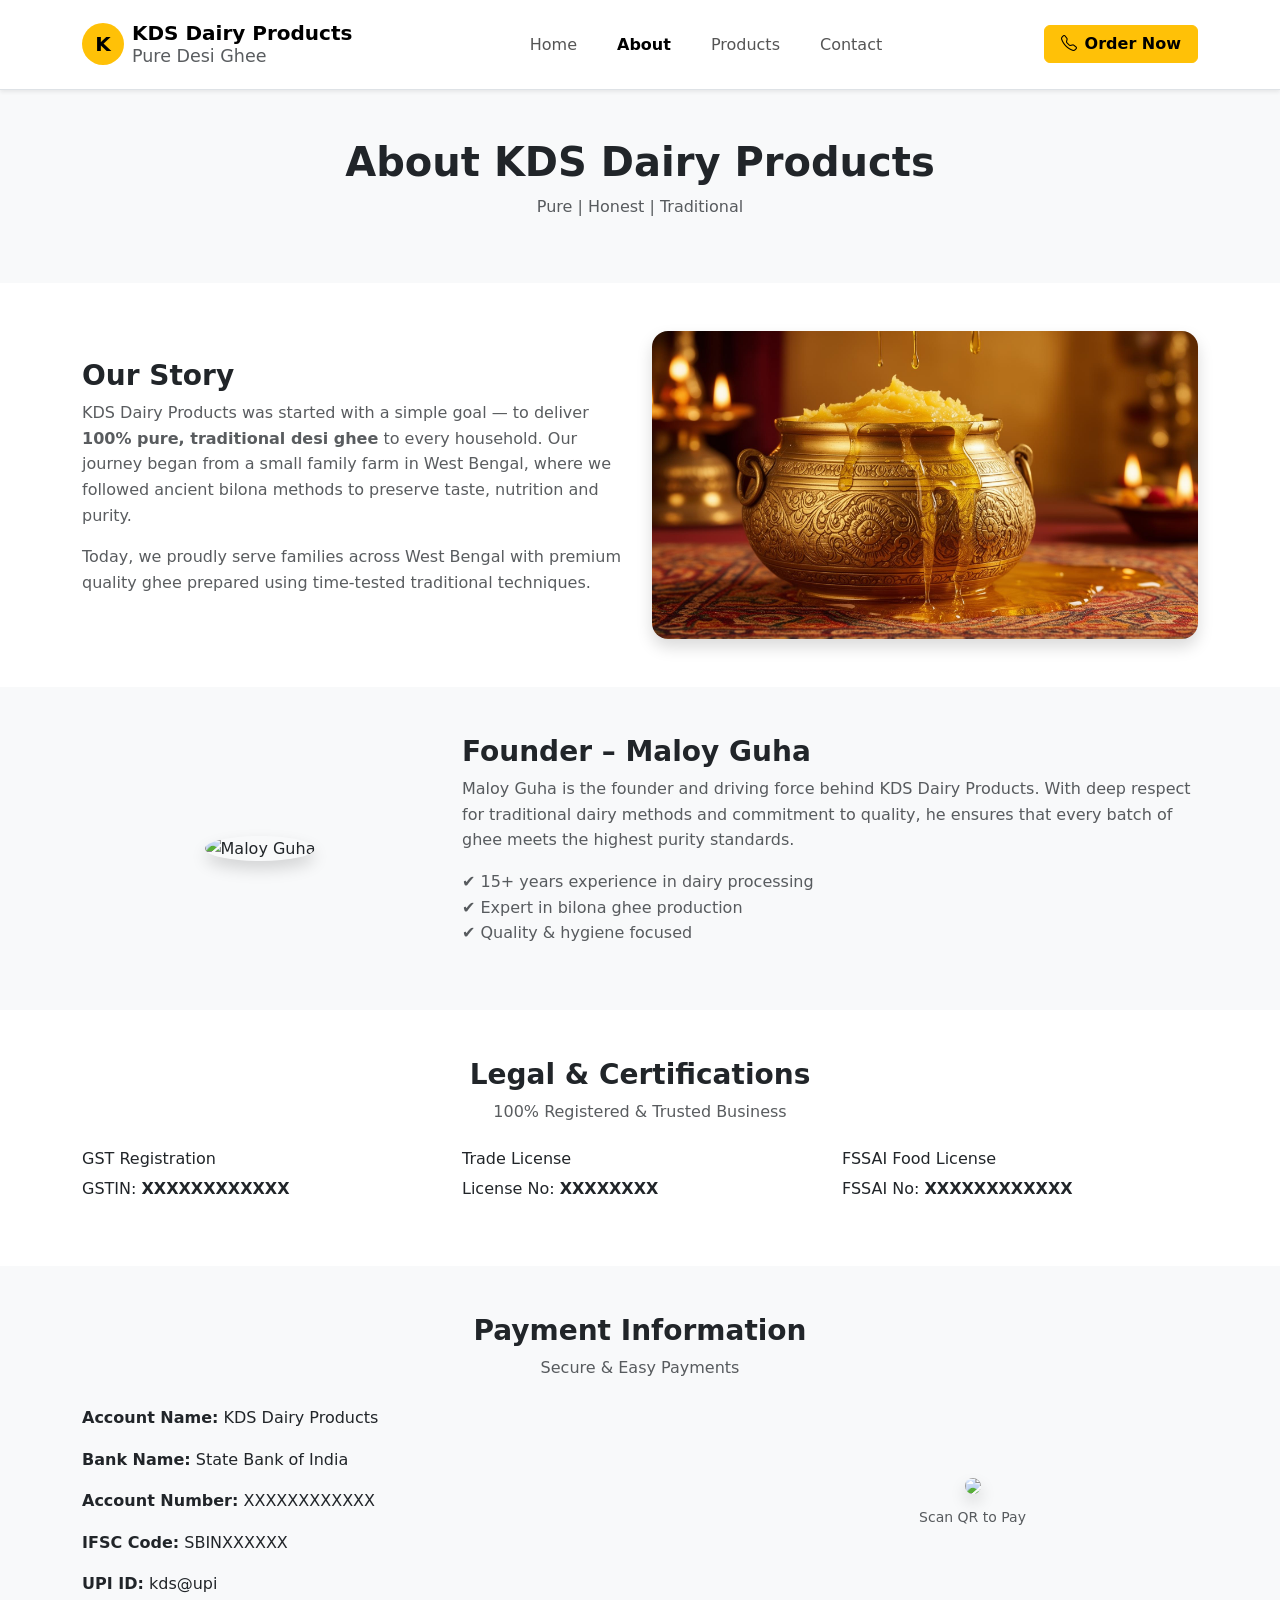
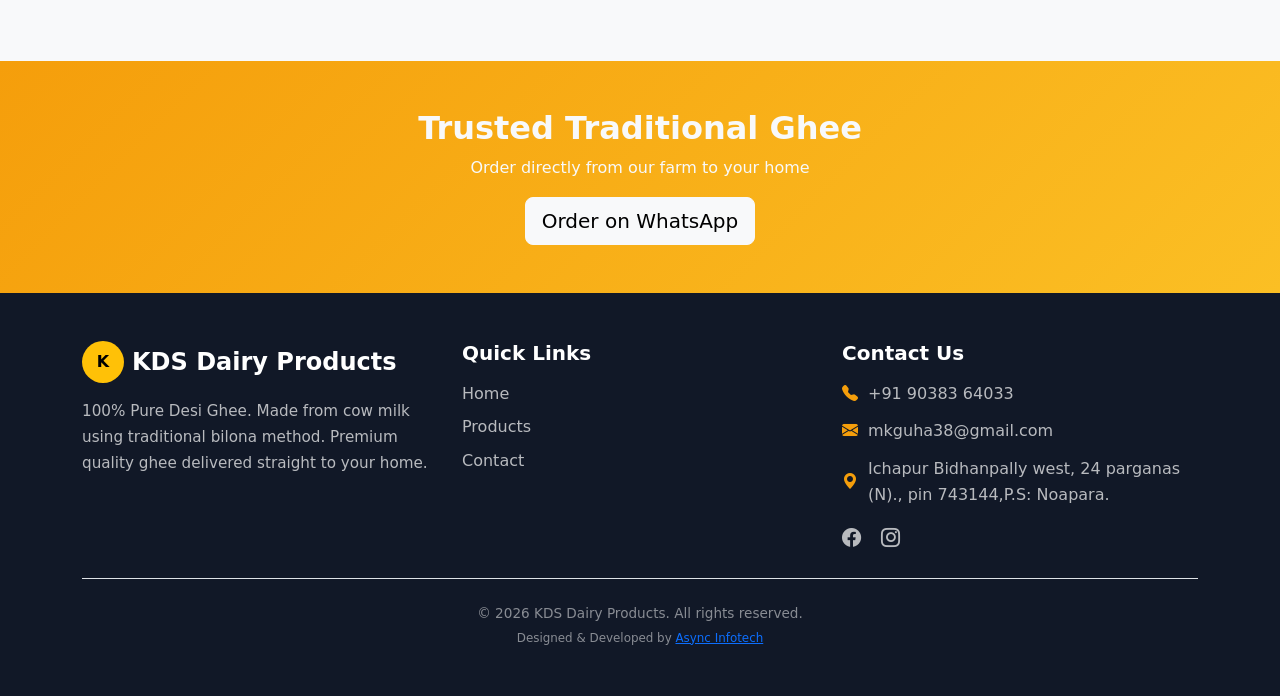
==== about.html @ 8e702fde "about page" ====
<!DOCTYPE html>
<html lang="en">
<head>
  <meta charset="UTF-8">
  <title>About Us – KDS Dairy Products</title>
  <meta name="viewport" content="width=device-width, initial-scale=1">

  <link href="https://cdn.jsdelivr.net/npm/bootstrap@5.3.3/dist/css/bootstrap.min.css" rel="stylesheet">
  <link href="https://cdn.jsdelivr.net/npm/bootstrap-icons/font/bootstrap-icons.css" rel="stylesheet">
  <link href="assets/css/style.css" rel="stylesheet">
</head>

<body>

<!-- ================= HEADER ================= -->
<header class="sticky-top bg-white border-bottom shadow-sm">
  <div class="container">
    <nav class="navbar navbar-expand-md py-2 py-md-3">

      <!-- Logo -->
      <a href="index.html" class="navbar-brand d-flex align-items-center gap-2">
        <div class="logo-circle d-flex align-items-center justify-content-center">
          <span class="logo-text">K</span>
        </div>
        <div class="d-flex flex-column lh-sm">
          <span class="fw-bold fs-5">KDS Dairy Products</span>
          <small class="text-muted">Pure Desi Ghee</small>
        </div>
      </a>

      <!-- Mobile Toggle -->
      <button class="navbar-toggler" type="button" data-bs-toggle="collapse" data-bs-target="#mainNavbar">
        <span class="navbar-toggler-icon"></span>
      </button>

      <!-- Navigation -->
      <div class="collapse navbar-collapse" id="mainNavbar">
        <ul class="navbar-nav mx-auto mb-2 mb-md-0 gap-md-4">
          <li class="nav-item">
            <a class="nav-link " href="index.html">Home</a>
          </li>
           <li class="nav-item"><a class="nav-link active" href="about.html">About</a></li>
          <li class="nav-item">
            <a class="nav-link" href="products.html">Products</a>
          </li>
          <li class="nav-item">
            <a class="nav-link" href="contact.html">Contact</a>
          </li>
        </ul>

        <!-- CTA -->
        <div class="d-md-flex">
          <a
            href="https://wa.me/919038364033?text=Hello%2C%20I%20want%20to%20know%20about%20your%20ghee%20products."
            target="_blank"
            class="btn btn-warning d-flex align-items-center gap-2 px-3"
          >
            <i class="bi bi-telephone"></i>
            Order Now
          </a>
        </div>
      </div>
    </nav>
  </div>
</header>


<!-- ================= HERO ================= -->
<section class="py-5 bg-light text-center">
  <div class="container">
    <h1 class="fw-bold">About KDS Dairy Products</h1>
    <p class="text-muted">Pure | Honest | Traditional</p>
  </div>
</section>

<!-- ================= STORY ================= -->
<section class="py-5">
  <div class="container">
    <div class="row align-items-center g-4 about-story-box fade-up">
      <div class="col-md-6">
        <h3 class="fw-bold">Our Story</h3>
        <p class="text-muted">
          KDS Dairy Products was started with a simple goal — to deliver
          <strong>100% pure, traditional desi ghee</strong> to every household.
          Our journey began from a small family farm in West Bengal, where we
          followed ancient bilona methods to preserve taste, nutrition and purity.
        </p>
        <p class="text-muted">
          Today, we proudly serve families across West Bengal with premium quality ghee
          prepared using time-tested traditional techniques.
        </p>
      </div>
      <div class="col-md-6">
        <img src="images/hero-ghee.jpg" class="img-fluid rounded-4 shadow" alt="Our Story">
      </div>
    </div>
  </div>
</section>

<!-- ================= OWNER ================= -->
<section class="py-5 bg-light">
  <div class="container">
    <div class="row align-items-center g-4  founder-card fade-up">
      <div class="col-md-4 text-center">
        <img src="images/img_man.png" class="img-fluid rounded-circle shadow" style="max-width:220px;" alt="Maloy Guha">
      </div>
      <div class="col-md-8">
        <h3 class="fw-bold">Founder – Maloy Guha</h3>
        <p class="text-muted">
          Maloy Guha is the founder and driving force behind KDS Dairy Products.
          With deep respect for traditional dairy methods and commitment to quality,
          he ensures that every batch of ghee meets the highest purity standards.
        </p>
        <ul class="list-unstyled text-muted">
          <li>✔ 15+ years experience in dairy processing</li>
          <li>✔ Expert in bilona ghee production</li>
          <li>✔ Quality & hygiene focused</li>
        </ul>
      </div>
    </div>
  </div>
</section>

<!-- ================= LEGAL ================= -->
<section class="py-5">
  <div class="container">
    <div class="text-center mb-4">
      <h3 class="fw-bold">Legal & Certifications</h3>
      <p class="text-muted">100% Registered & Trusted Business</p>
    </div>

    <div class="row g-4">
      <div class="col-md-4">
        <div class="legal-card fade-up">
          <h6>GST Registration</h6>
          <p>GSTIN: <strong>XXXXXXXXXXXX</strong></p>
        </div>
      </div>
      <div class="col-md-4">
        <div class="legal-card fade-up">
          <h6>Trade License</h6>
          <p>License No: <strong>XXXXXXXX</strong></p>
        </div>
      </div>
      <div class="col-md-4">
        <div class="legal-card fade-up">
          <h6>FSSAI Food License</h6>
          <p>FSSAI No: <strong>XXXXXXXXXXXX</strong></p>
        </div>
      </div>
    </div>
  </div>
</section>

<!-- ================= PAYMENT ================= -->
<section class="py-5 bg-light">
  <div class="container">
    <div class="text-center mb-4">
      <h3 class="fw-bold">Payment Information</h3>
      <p class="text-muted">Secure & Easy Payments</p>
    </div>

    <div class="row g-4 align-items-center">
      <div class="col-md-7">
        <div class="payment-card fade-up">
          <p><strong>Account Name:</strong> KDS Dairy Products</p>
          <p><strong>Bank Name:</strong> State Bank of India</p>
          <p><strong>Account Number:</strong> XXXXXXXXXXXX</p>
          <p><strong>IFSC Code:</strong> SBINXXXXXX</p>
          <p><strong>UPI ID:</strong> kds@upi</p>
        </div>
      </div>

      <div class="col-md-5 text-center">
        <img src="images/qr.png" class="img-fluid shadow rounded-4" style="max-width:260px;">
        <p class="small text-muted mt-2">Scan QR to Pay</p>
      </div>
    </div>
  </div>
</section>

<!-- ================= CTA ================= -->
<section class="py-5 text-center text-light" style="background:linear-gradient(135deg,#f59e0b,#fbbf24)">
  <div class="container">
    <h2 class="fw-bold">Trusted Traditional Ghee</h2>
    <p>Order directly from our farm to your home</p>
    <a href="https://wa.me/919038364033" class="btn btn-light btn-lg">Order on WhatsApp</a>
  </div>
</section>

<!-- ================= FOOTER ================= -->
<footer class="footer-section">
  <div class="container py-5">
    <div class="row g-4">

      <!-- Brand -->
      <div class="col-md-4">
        <div class="d-flex align-items-center gap-2 mb-3">
          <div class="logo-circle">
            <span class="logo-text">K</span>
          </div>
          <span class="fw-bold fs-4 text-white">KDS Dairy Products</span>
        </div>
        <p class="footer-text">
          100% Pure Desi Ghee. Made from cow milk using traditional bilona method.
          Premium quality ghee delivered straight to your home.
        </p>
      </div>

      <!-- Quick Links -->
      <div class="col-md-4">
        <h5 class="footer-title">Quick Links</h5>
        <ul class="list-unstyled footer-links">
          <li><a href="index.html">Home</a></li>
          <li><a href="products.html">Products</a></li>
          <li><a href="contact.html">Contact</a></li>
        </ul>
      </div>

      <!-- Contact Info -->
      <div class="col-md-4">
        <h5 class="footer-title">Contact Us</h5>
        <ul class="list-unstyled footer-contact">
          <li>
            <i class="bi bi-telephone-fill"></i>
            <a href="tel:+919038364033">+91 90383 64033</a>
          </li>
          <li>
            <i class="bi bi-envelope-fill"></i>
            <a href="mailto:mkguha38@gmail.com">mkguha38@gmail.com</a>
          </li>
          <li>
            <i class="bi bi-geo-alt-fill"></i>
            <span>Ichapur Bidhanpally west, 24 parganas (N)., pin 743144,P.S: Noapara.</span>
          </li>
        </ul>

        <!-- Social -->
        <div class="footer-social mt-3">
          <a href="#"><i class="bi bi-facebook"></i></a>
          <a href="#"><i class="bi bi-instagram"></i></a>
        </div>
      </div>
    </div>

    <!-- Copyright -->
    <div class="footer-bottom text-center mt-4 pt-4 border-top">
  <p class="mb-1">
    © <span id="year"></span> KDS Dairy Products. All rights reserved.
  </p>
  <p class="mb-0 small">
    Designed & Developed by 
    <a href="https://asyncinfotech.com/" target="_blank" class="footer-credit">
      Async Infotech
    </a>
  </p>
</div>
  </div>
</footer>

<script>
  document.getElementById("year").textContent = new Date().getFullYear();
</script>

<script src="https://cdn.jsdelivr.net/npm/bootstrap@5.3.3/dist/js/bootstrap.bundle.min.js"></script>
</body>
</html>
---- assets/css/style.css ----
/* ===============================
   GLOBAL
================================ */
body {
  font-family: system-ui, -apple-system, BlinkMacSystemFont, "Segoe UI", sans-serif;
  line-height: 1.6;
}

/* ===============================
   HERO SECTION
================================ */


.hero::before {
  content: "";
  position: absolute;
  inset: 0;
  background: linear-gradient(to right, rgb(0 0 0 / 45%), rgb(0 0 0 / 35%), rgba(0, 0, 0, 0.15))
}

.hero-content {
  position: relative;
  z-index: 1;
}

/* ===============================
   ANIMATIONS
================================ */
.fade-in {
  animation: fadeInUp 0.8s ease forwards;
}

@keyframes fadeInUp {
  from {
    opacity: 0;
    transform: translateY(20px);
  }
  to {
    opacity: 1;
    transform: translateY(0);
  }
}

/* ===============================
   FEATURE CARDS
================================ */
.card {
  transition: transform 0.3s ease, box-shadow 0.3s ease;
}

.card:hover {
  transform: translateY(-6px);
  box-shadow: 0 12px 30px rgba(0, 0, 0, 0.12);
}

/* ===============================
   PRODUCT CARDS
================================ */
.card img {
  object-fit: cover;
}

/* ===============================
   TESTIMONIALS
================================ */
.bg-light .card {
  background-color: #ffffff;
}

/* ===============================
   CTA SECTION
================================ */
.cta-section {
  background: linear-gradient(135deg, #f59e0b, #fbbf24);
  color: #ffffff;
}

/* ===============================
   BUTTON TWEAKS
================================ */
.btn-warning {
  font-weight: 600;
}

.btn-outline-light:hover {
  color: #000;
  background-color: #ffffff;
}

/* ================= HEADER ================= */

.logo-circle{
  width:42px;
  height:42px;
  border-radius:50%;
  background:#ffc107;
  display:flex;
  align-items:center;
  justify-content:center;
  flex-shrink:0;
}

.logo-text{
  font-weight:700;
  color:#000;
}

.nav-link {
  font-weight: 500;
  color: #555;
}

.nav-link:hover {
  color: #f59e0b;
}

.nav-link.active {
  color: #f59e0b;
  font-weight: 600;
}

/* Mobile CTA spacing */
@media (max-width: 767px) {
  .navbar-collapse .btn {
    width: 100%;
    margin-top: 12px;
  }
}

/* ================= FOOTER ================= */

.footer-section {
  background-color: #111827;
  color: #ffffff;
  overflow:hidden;
}

.footer-text {
  color: rgba(255, 255, 255, 0.7);
  font-size: 0.95rem;
  line-height: 1.7;
}

.footer-title {
  font-weight: 600;
  margin-bottom: 1rem;
}

.footer-links li {
  margin-bottom: 0.5rem;
}

.footer-links a {
  color: rgba(255, 255, 255, 0.7);
  text-decoration: none;
  transition: color 0.3s ease;
}

.footer-links a:hover {
  color: #f59e0b;
}

.footer-contact li {
  display: flex;
  align-items: center;
  gap: 10px;
  margin-bottom: 0.75rem;
  color: rgba(255, 255, 255, 0.7);
}

.footer-contact i {
  color: #f59e0b;
}

.footer-contact a {
  color: rgba(255, 255, 255, 0.7);
  text-decoration: none;
}

.footer-contact a:hover {
  color: #f59e0b;
}

.footer-social a {
  color: rgba(255, 255, 255, 0.7);
  font-size: 1.2rem;
  margin-right: 15px;
  transition: color 0.3s ease;
}

.footer-social a:hover {
  color: #f59e0b;
}

.footer-bottom {
  border-top: 1px solid rgba(255, 255, 255, 0.1);
  color: rgba(255, 255, 255, 0.5);
  font-size: 0.85rem;
}

.product-card {
  animation-delay: 0.2s;
}

.object-fit-cover {
  object-fit: cover;
}

.product-details{
  max-height:0;
  overflow:hidden;
  opacity:0;
  transition:max-height .45s ease,opacity .3s ease;
}
.product-details.show{
  max-height:300px;
  opacity:1;
}

.process-section {
  background: #fffaf3;
}

.process-card {
  position: relative;
  background: #ffffff;
  border-radius: 22px;
  padding: 40px 25px 30px;
  height: 100%;
  text-align: center;
  box-shadow: 0 15px 35px rgba(0,0,0,0.08);
  transition: all 0.4s ease;
}

.process-card:hover {
  transform: translateY(-10px);
  box-shadow: 0 25px 55px rgba(0,0,0,0.15);
}

.process-icon {
  width: 70px;
  height: 70px;
  margin: 0 auto 15px;
  background: #fff3cd;
  border-radius: 50%;
  font-size: 32px;
  display: flex;
  align-items: center;
  justify-content: center;
}

.process-card h5 {
  font-weight: 700;
  margin-bottom: 10px;
}

.process-card p {
  font-size: 14px;
  color: #666;
  line-height: 1.6;
}

.process-card .step {
  position: absolute;
  top: 15px;
  right: 18px;
  font-weight: 700;
  color: #ffc107;
  font-size: 14px;
}

.process-card.highlight {
  border: 2px solid #ffc107;
}

.health-section {
  background: linear-gradient(135deg, #fff7e6, #fff);
}

.health-card {
  background: #ffffff;
  border-radius: 20px;
  padding: 30px 22px;
  text-align: center;
  height: 100%;
  box-shadow: 0 12px 30px rgba(0,0,0,0.07);
  transition: all 0.4s ease;
}

.health-card:hover {
  transform: translateY(-8px);
  box-shadow: 0 22px 50px rgba(0,0,0,0.14);
}

.health-icon {
  font-size: 36px;
  margin-bottom: 12px;
}

.health-card h6 {
  font-weight: 700;
  margin-bottom: 8px;
}

.health-card p {
  font-size: 14px;
  color: #666;
  line-height: 1.6;
}

.testimonial-section {
  background: linear-gradient(135deg, #fff7e6, #ffffff);
}

.testimonial-card {
  background: #ffffff;
  border-radius: 24px;
  padding: 35px 28px;
  height: 100%;
  box-shadow: 0 18px 40px rgba(0,0,0,0.08);
  transition: all 0.4s ease;
  position: relative;
}

.testimonial-card::before {
  content: "❝";
  position: absolute;
  top: 18px;
  right: 25px;
  font-size: 60px;
  color: rgba(255,193,7,0.2);
  line-height: 1;
}

.testimonial-card:hover {
  transform: translateY(-10px);
  box-shadow: 0 30px 65px rgba(0,0,0,0.15);
}

.stars {
  color: #ffc107;
  font-size: 18px;
  margin-bottom: 15px;
}

.review-text {
  font-style: italic;
  color: #555;
  line-height: 1.7;
  margin-bottom: 25px;
  font-size: 15px;
}

.reviewer {
  display: flex;
  align-items: center;
  gap: 12px;
}

.avatar {
  width: 45px;
  height: 45px;
  border-radius: 50%;
  background: #ffc107;
  color: #000;
  font-weight: 700;
  display: flex;
  align-items: center;
  justify-content: center;
}

.reviewer h6 {
  margin-bottom: 2px;
  font-weight: 700;
}

.reviewer small {
  color: #777;
}


/* Flipkart Style Action Bar */
.product-action-bar{
  display:flex;
  align-items:center;
  gap:8px;
  background:#fff;
  border:1px solid #eee;
  border-radius:12px;
  padding:6px;
  box-shadow:0 4px 12px rgba(0,0,0,.06);
}

.qty-flipkart{
  display:flex;
  align-items:center;
  border:1px solid #ddd;
  border-radius:8px;
  overflow:hidden;
}

.qty-flipkart button{
  width:32px;
  height:34px;
  border:none;
  background:#f1f3f6;
  font-size:20px;
  font-weight:600;
  cursor:pointer;
}

.qty-flipkart input{
  width:44px;
  border:none;
  text-align:center;
  font-weight:600;
  outline:none;
}

.order-btn{
  flex:1;
  border-radius:8px;
  padding:6px 10px;
  font-size:14px;
}

.share-mini{
  display:flex;
  gap:6px;
}

.share-mini a{
  width:34px;
  height:34px;
  display:flex;
  align-items:center;
  justify-content:center;
  border-radius:50%;
  border:1px solid #ddd;
  color:#555;
  transition:.2s;
}

.share-mini .wa:hover{
  background:#25d366;
  color:#fff;
  border-color:#25d366;
}

.share-mini .fb:hover{
  background:#1877f2;
  color:#fff;
  border-color:#1877f2;
}

/* Mobile Perfect Fit */
@media(max-width:576px){
  .product-action-bar{
    padding:4px;
    gap:6px;
  }

  .order-btn{
    font-size:13px;
    padding:5px 8px;
  }
}


.product-img-box{
  background: linear-gradient(145deg,#f9fafb,#ffffff);
  border-radius:16px;
  padding:14px;
  box-shadow:0 6px 18px rgba(0,0,0,.08);
  position:relative;
  transition:.3s ease;
}

.product-img-box:hover{
  transform:translateY(-3px);
  box-shadow:0 12px 26px rgba(0,0,0,.12);
}

.product-img-box img{
  max-height:200px;
  object-fit:contain;
}

.product-img-2{
  width: 48%;
  height: 200px;
  object-fit: contain;
  background: #fff;
  border-radius: 8px;
  padding: 4px;
}

/* Mobile responsive */
@media (max-width: 576px){
  .product-img-2{
    height: 200px;
  }
}

.product-img-3{
  width: 48%;
  height: 230px;
  object-fit: contain;
  background: #fff;
  border-radius: 8px;
  padding: 4px;
}

/* Mobile responsive */
@media (max-width: 576px){
  .product-img-3{
    height: 230px;
  }
}

.best-badge{
  position:absolute;
  top:10px;
  left:10px;
  border-radius:8px;
  padding:5px 10px;
  font-size:12px;
}

/* ================= HOME PRODUCT CARD ================= */

.home-img-box{
  height:200px;
  background:linear-gradient(145deg,#fafafa,#ffffff);
  border-radius:18px;
  margin:14px;
  padding:12px;
  position:relative;
  display:flex;
  align-items:center;
  justify-content:center;
  box-shadow:0 6px 18px rgba(0,0,0,.08);
}

.home-product-img{
  max-height: 200px;
  object-fit:contain;
}

.home-badge{
  position:absolute;
  top:10px;
  left:10px;
  background:#ffc107;
  color:#000;
  padding:4px 10px;
  border-radius:10px;
  font-size:12px;
  font-weight:600;
  box-shadow:0 2px 6px rgba(0,0,0,.15);
}

.home-product-card{
  border-radius:20px;
  overflow:hidden;
  transition:.3s ease;
}

.home-product-card:hover{
  transform:translateY(-4px);
  box-shadow:0 14px 30px rgba(0,0,0,.12);
}

/* Mobile */
@media(max-width:576px){
  .home-img-box{
    height: 200px;
    margin:10px;
  }

  .home-product-img{
    max-height:200px;
  }
}

.home-img-box{
  position: relative;
}

.home-product-img-2{
  /* width: 50%; */
  height: 200px;
  object-fit: contain;
  background: #fff;
  border-radius: 10px;
}
@media (max-width:576px){
  .home-product-img-2{
    height: 200px;
  }
}

.home-product-img-3{
  /* width: 50%; */
  height: 210px;
  object-fit: contain;
  background: #fff;
  border-radius: 10px;
}
@media (max-width:576px){
  .home-product-img-3{
    height: 210px;
  }
}


.order-modal{
  border-radius:20px;
  overflow:hidden;
  box-shadow:0 25px 60px rgba(0,0,0,.25);
}

.order-modal .modal-header{
  background:linear-gradient(135deg,#f59e0b,#fbbf24);
  color:#000;
}

.order-modal .form-control,
.order-modal .form-select{
  border-radius:10px;
  padding:10px 14px;
}

.order-modal label{
  font-weight:600;
  font-size:14px;
}

.order-modal button{
  border-radius:12px;
  font-weight:600;
}


.shipping-banner{
  background: linear-gradient(135deg,#ecfeff,#fff7ed);
  border:1px dashed #f59e0b;
  border-radius:14px;
  padding:12px 16px;
  font-weight:600;
  color:#92400e;
  box-shadow:0 6px 16px rgba(0,0,0,.08);
}
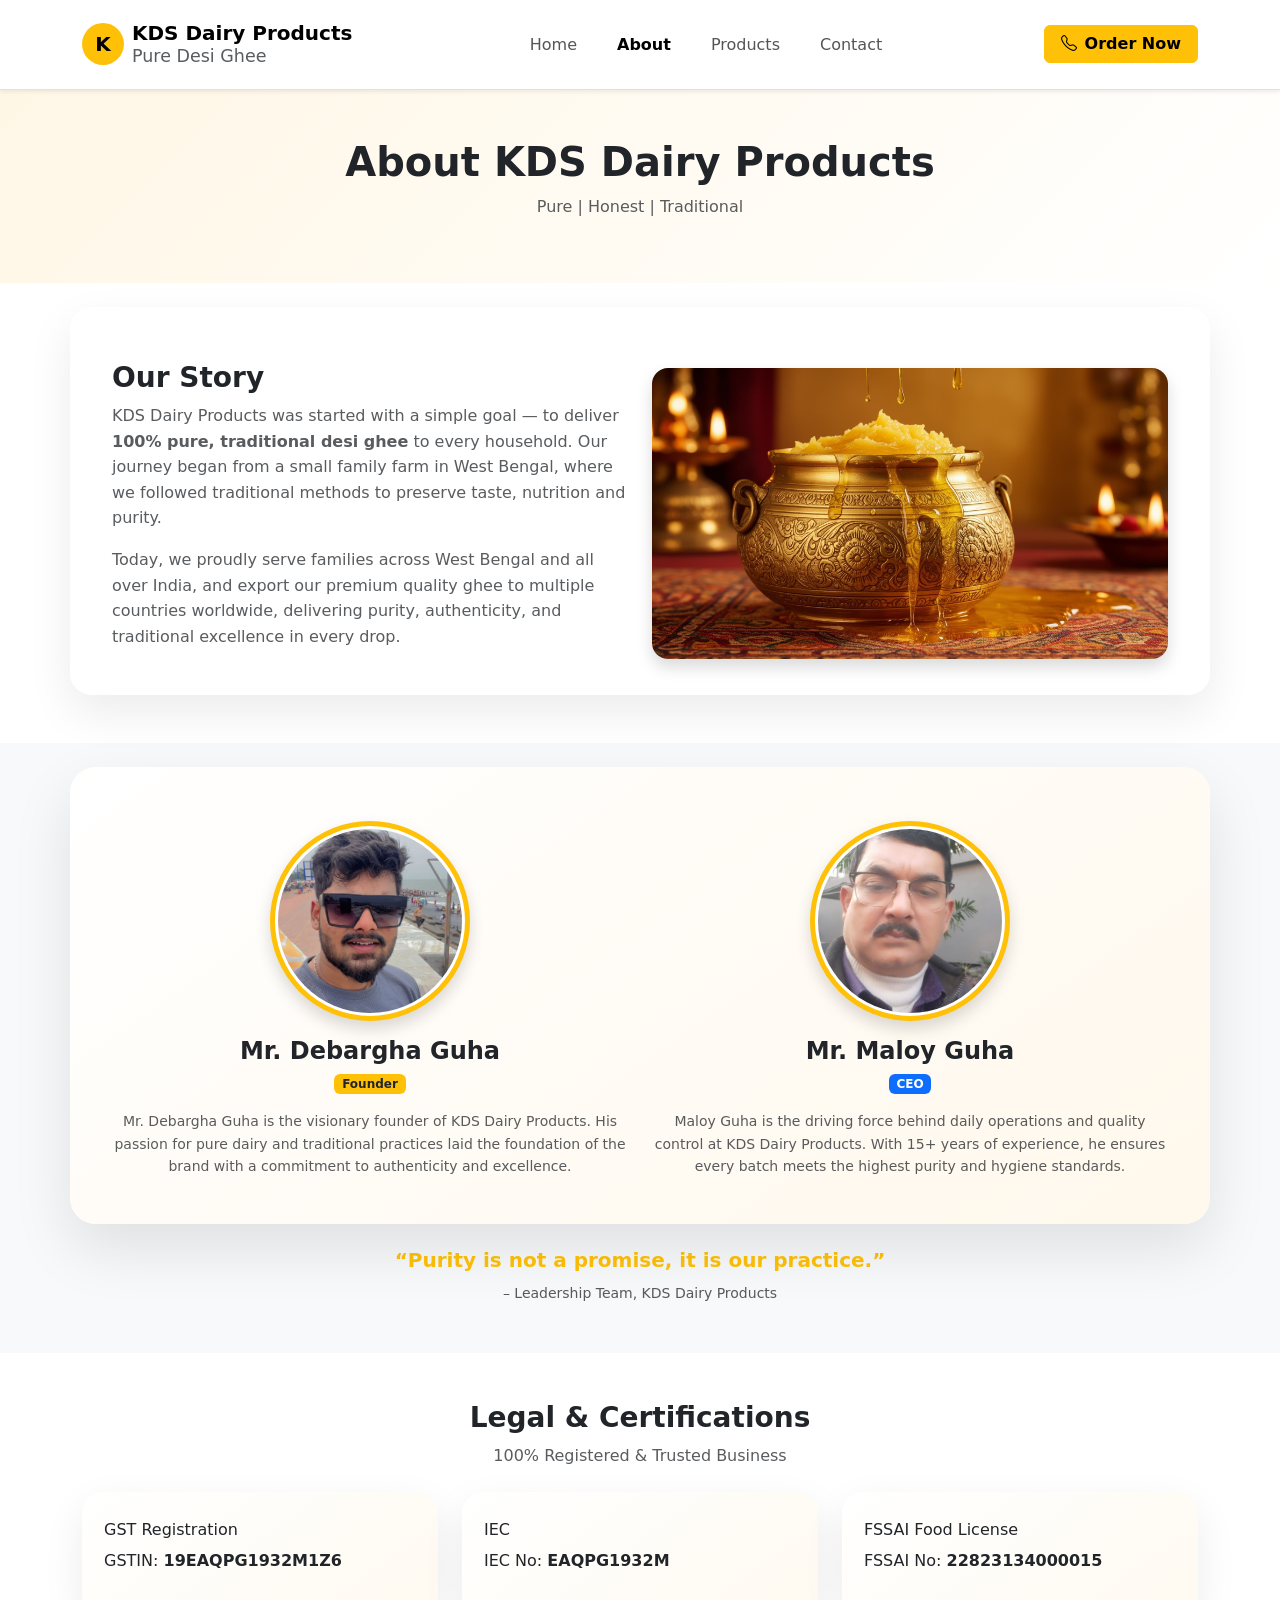
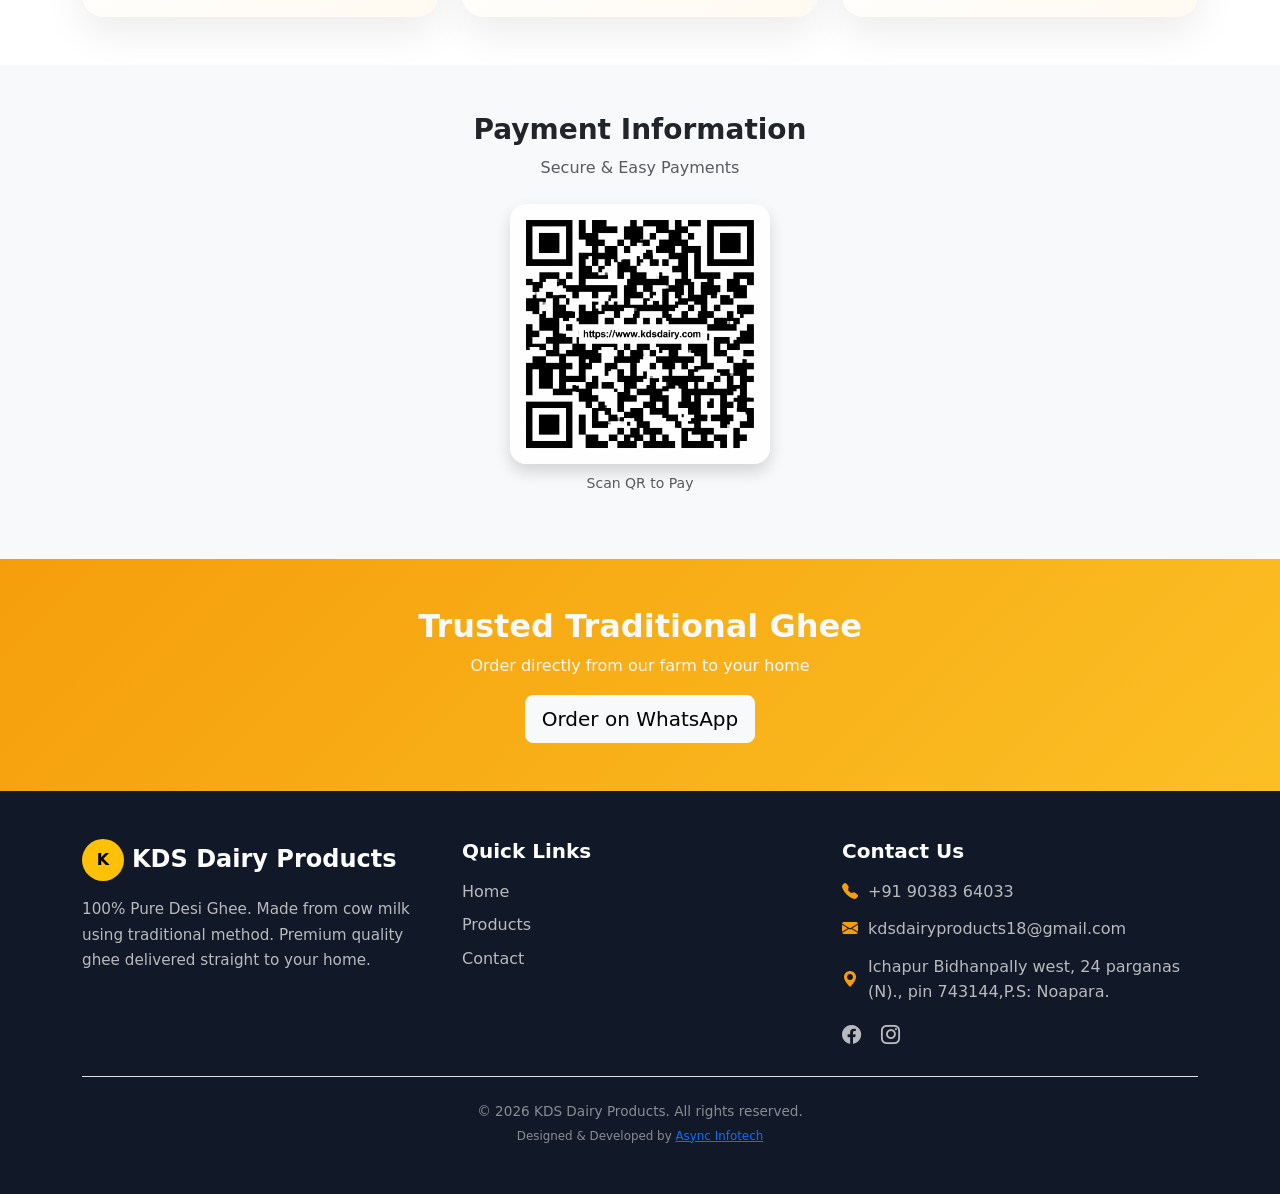
==== commit b1339d3d: "New files" ====
--- a/about.html
+++ b/about.html
@@ -51,7 +51,7 @@
         <!-- CTA -->
         <div class="d-md-flex">
           <a
-            href="https://wa.me/919038364033?text=Hello%2C%20I%20want%20to%20know%20about%20your%20ghee%20products."
+            href="https://wa.me/916291666891?text=Hello%2C%20I%20want%20to%20know%20about%20your%20ghee%20products."
             target="_blank"
             class="btn btn-warning d-flex align-items-center gap-2 px-3"
           >
@@ -83,11 +83,12 @@
           KDS Dairy Products was started with a simple goal — to deliver
           <strong>100% pure, traditional desi ghee</strong> to every household.
           Our journey began from a small family farm in West Bengal, where we
-          followed ancient bilona methods to preserve taste, nutrition and purity.
+          followed traditional methods to preserve taste, nutrition and purity.
         </p>
         <p class="text-muted">
-          Today, we proudly serve families across West Bengal with premium quality ghee
-          prepared using time-tested traditional techniques.
+          Today, we proudly serve families across West Bengal and all over India, and export 
+          our premium quality ghee to multiple countries worldwide, delivering purity, authenticity, and traditional excellence in every drop.
+
         </p>
       </div>
       <div class="col-md-6">
@@ -100,26 +101,40 @@
 <!-- ================= OWNER ================= -->
 <section class="py-5 bg-light">
   <div class="container">
-    <div class="row align-items-center g-4  founder-card fade-up">
-      <div class="col-md-4 text-center">
-        <img src="images/img_man.png" class="img-fluid rounded-circle shadow" style="max-width:220px;" alt="Maloy Guha">
-      </div>
-      <div class="col-md-8">
-        <h3 class="fw-bold">Founder – Maloy Guha</h3>
-        <p class="text-muted">
-          Maloy Guha is the founder and driving force behind KDS Dairy Products.
-          With deep respect for traditional dairy methods and commitment to quality,
-          he ensures that every batch of ghee meets the highest purity standards.
-        </p>
-        <ul class="list-unstyled text-muted">
-          <li>✔ 15+ years experience in dairy processing</li>
-          <li>✔ Expert in bilona ghee production</li>
-          <li>✔ Quality & hygiene focused</li>
-        </ul>
-      </div>
-    </div>
-  </div>
-</section>
+    <div class="row g-4 founder-card fade-up">
+
+      <!-- Founder -->
+      <div class="col-md-6 text-center">
+        <img src="images/Debargha_Guha.jpeg" class="img-fluid rounded-circle shadow founder-img mb-3" style="max-width:200px;" alt="Debargha Guha">
+        <h4 class="fw-bold mb-1">Mr. Debargha Guha</h4>
+        <span class="badge bg-warning text-dark mb-2">Founder</span>
+        <p class="text-muted small mt-2">
+          Mr. Debargha Guha is the visionary founder of KDS Dairy Products.
+          His passion for pure dairy and traditional practices laid the foundation
+          of the brand with a commitment to authenticity and excellence.
+        </p>
+      </div>
+
+      <!-- CEO -->
+      <div class="col-md-6 text-center">
+        <img src="images/Maloy_Guha.jpeg" class="img-fluid rounded-circle shadow founder-img mb-3" style="max-width:200px;" alt="Maloy Guha">
+        <h4 class="fw-bold mb-1">Mr. Maloy Guha</h4>
+        <span class="badge bg-primary mb-2">CEO</span>
+        <p class="text-muted small mt-2">
+          Maloy Guha is the driving force behind daily operations and quality control
+          at KDS Dairy Products. With 15+ years of experience, he ensures every batch
+          meets the highest purity and hygiene standards.
+        </p>
+      </div>
+
+    </div>
+  </div>
+  <div class="text-center mt-4">
+  <h5 class="fw-bold text-warning">“Purity is not a promise, it is our practice.”</h5>
+  <small class="text-muted">– Leadership Team, KDS Dairy Products</small>
+</div>
+</section>
+
 
 <!-- ================= LEGAL ================= -->
 <section class="py-5">
@@ -133,19 +148,19 @@
       <div class="col-md-4">
         <div class="legal-card fade-up">
           <h6>GST Registration</h6>
-          <p>GSTIN: <strong>XXXXXXXXXXXX</strong></p>
+          <p>GSTIN: <strong>19EAQPG1932M1Z6</strong></p>
         </div>
       </div>
       <div class="col-md-4">
         <div class="legal-card fade-up">
-          <h6>Trade License</h6>
-          <p>License No: <strong>XXXXXXXX</strong></p>
+          <h6>IEC</h6>
+          <p>IEC No: <strong>EAQPG1932M</strong></p>
         </div>
       </div>
       <div class="col-md-4">
         <div class="legal-card fade-up">
           <h6>FSSAI Food License</h6>
-          <p>FSSAI No: <strong>XXXXXXXXXXXX</strong></p>
+          <p>FSSAI No: <strong>22823134000015</strong></p>
         </div>
       </div>
     </div>
@@ -160,7 +175,7 @@
       <p class="text-muted">Secure & Easy Payments</p>
     </div>
 
-    <div class="row g-4 align-items-center">
+    <!-- <div class="row g-4 align-items-center">
       <div class="col-md-7">
         <div class="payment-card fade-up">
           <p><strong>Account Name:</strong> KDS Dairy Products</p>
@@ -169,9 +184,9 @@
           <p><strong>IFSC Code:</strong> SBINXXXXXX</p>
           <p><strong>UPI ID:</strong> kds@upi</p>
         </div>
-      </div>
-
-      <div class="col-md-5 text-center">
+      </div> -->
+
+      <div class="col-md-12 text-center">
         <img src="images/qr.png" class="img-fluid shadow rounded-4" style="max-width:260px;">
         <p class="small text-muted mt-2">Scan QR to Pay</p>
       </div>
@@ -184,7 +199,7 @@
   <div class="container">
     <h2 class="fw-bold">Trusted Traditional Ghee</h2>
     <p>Order directly from our farm to your home</p>
-    <a href="https://wa.me/919038364033" class="btn btn-light btn-lg">Order on WhatsApp</a>
+    <a href="https://wa.me/916291666891" class="btn btn-light btn-lg">Order on WhatsApp</a>
   </div>
 </section>
 
@@ -202,7 +217,7 @@
           <span class="fw-bold fs-4 text-white">KDS Dairy Products</span>
         </div>
         <p class="footer-text">
-          100% Pure Desi Ghee. Made from cow milk using traditional bilona method.
+          100% Pure Desi Ghee. Made from cow milk using traditional method.
           Premium quality ghee delivered straight to your home.
         </p>
       </div>
@@ -223,11 +238,11 @@
         <ul class="list-unstyled footer-contact">
           <li>
             <i class="bi bi-telephone-fill"></i>
-            <a href="tel:+919038364033">+91 90383 64033</a>
+            <a href="tel:+916291666891">+91 90383 64033</a>
           </li>
           <li>
             <i class="bi bi-envelope-fill"></i>
-            <a href="mailto:mkguha38@gmail.com">mkguha38@gmail.com</a>
+            <a href="mailto:kdsdairyproducts18@gmail.com">kdsdairyproducts18@gmail.com</a>
           </li>
           <li>
             <i class="bi bi-geo-alt-fill"></i>
--- a/assets/css/style.css
+++ b/assets/css/style.css
@@ -653,6 +653,136 @@
 }
 
 
-
-
-
+.about-hero{
+  background:linear-gradient(135deg,#fff7e6,#ffffff);
+}
+
+.about-owner img{
+  border:4px solid #ffc107;
+}
+
+/* ================= ABOUT PAGE PREMIUM UI ================= */
+
+/* Hero Section */
+.about-hero,
+.bg-light.text-center {
+  background: linear-gradient(135deg,#fff7e6,#ffffff);
+}
+
+/* Story Section Card Feel */
+.about-story-box{
+  background:rgba(255,255,255,0.9);
+  border-radius:22px;
+  padding:30px;
+  box-shadow:0 18px 45px rgba(0,0,0,.08);
+}
+
+/* Founder Section Premium */
+.founder-card{
+  background:linear-gradient(145deg,#ffffff,#fff8ec);
+  border-radius:26px;
+  padding:30px;
+  box-shadow:0 25px 60px rgba(0,0,0,.1);
+  transition:.4s ease;
+}
+
+.founder-card:hover{
+  transform:translateY(-6px);
+  box-shadow:0 35px 80px rgba(0,0,0,.18);
+}
+
+.founder-img{
+  border:5px solid #ffc107;
+  padding:4px;
+  background:#fff;
+}
+
+/* Legal Cards Premium */
+.legal-card{
+  background:linear-gradient(145deg,#ffffff,#fffaf1);
+  border-radius:22px;
+  padding:28px 22px;
+  box-shadow:0 15px 40px rgba(0,0,0,.08);
+  transition:.35s ease;
+  position:relative;
+  overflow:hidden;
+}
+
+.legal-card::before{
+  content:"";
+  position:absolute;
+  inset:0;
+  background:linear-gradient(120deg,transparent,rgba(255,193,7,.15),transparent);
+  opacity:0;
+  transition:.4s;
+}
+
+.legal-card:hover::before{
+  opacity:1;
+}
+
+.legal-card:hover{
+  transform:translateY(-6px);
+  box-shadow:0 28px 65px rgba(0,0,0,.15);
+}
+
+/* Payment Card Premium */
+.payment-card{
+  background:linear-gradient(145deg,#ffffff,#fff8ec);
+  border-radius:26px;
+  padding:30px;
+  box-shadow:0 22px 55px rgba(0,0,0,.1);
+}
+
+.payment-card p{
+  margin-bottom:8px;
+  font-weight:500;
+}
+
+/* QR Box */
+.qr-box{
+  background:#ffffff;
+  border-radius:24px;
+  padding:20px;
+  box-shadow:0 20px 50px rgba(0,0,0,.12);
+  transition:.35s;
+}
+
+.qr-box:hover{
+  transform:scale(1.05);
+}
+
+/* CTA Premium Glow */
+.cta-premium{
+  background:linear-gradient(135deg,#f59e0b,#fbbf24);
+  box-shadow:0 18px 50px rgba(245,158,11,.55);
+}
+
+/* Smooth Animation */
+.fade-up{
+  animation:fadeUp .9s ease both;
+}
+
+@keyframes fadeUp{
+  from{
+    opacity:0;
+    transform:translateY(25px);
+  }
+  to{
+    opacity:1;
+    transform:translateY(0);
+  }
+}
+
+/* Founder & CEO Image Perfect Circle */
+.founder-img{
+  width:200px;
+  height:200px;
+  object-fit:cover;
+  border-radius:50%;
+  border:5px solid #ffc107;
+  padding:3px;
+  background:#fff;
+}
+
+
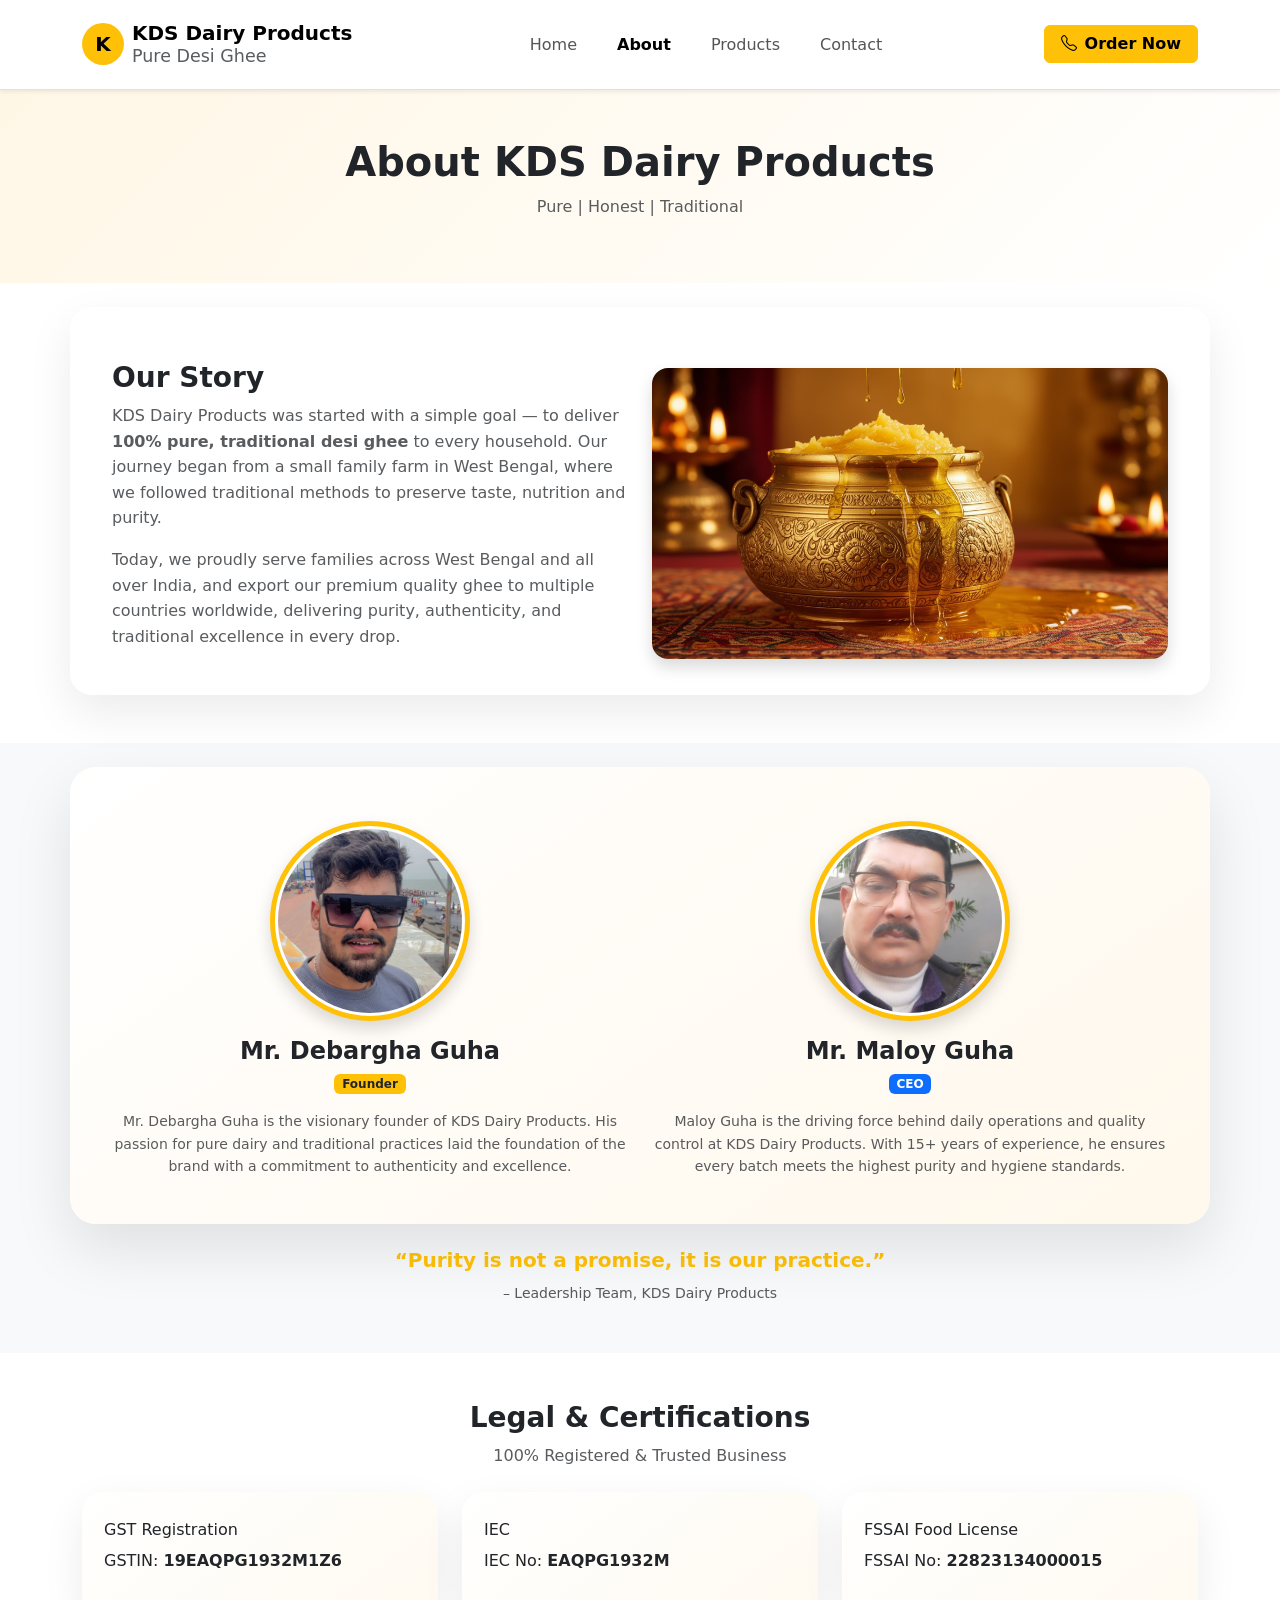
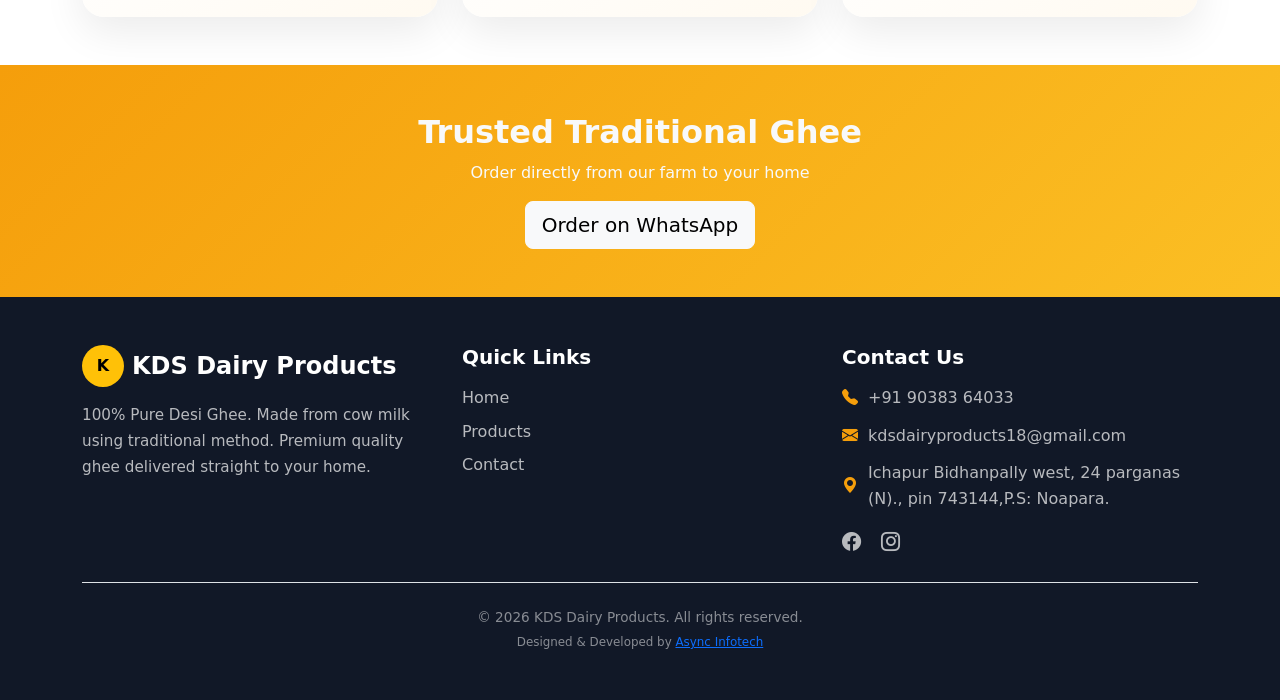
==== commit ccc44359: "without QR page" ====
--- a/about.html
+++ b/about.html
@@ -168,12 +168,12 @@
 </section>
 
 <!-- ================= PAYMENT ================= -->
-<section class="py-5 bg-light">
+<!-- <section class="py-5 bg-light">
   <div class="container">
     <div class="text-center mb-4">
       <h3 class="fw-bold">Payment Information</h3>
       <p class="text-muted">Secure & Easy Payments</p>
-    </div>
+    </div> -->
 
     <!-- <div class="row g-4 align-items-center">
       <div class="col-md-7">
@@ -186,13 +186,13 @@
         </div>
       </div> -->
 
-      <div class="col-md-12 text-center">
+      <!-- <div class="col-md-12 text-center">
         <img src="images/qr.png" class="img-fluid shadow rounded-4" style="max-width:260px;">
         <p class="small text-muted mt-2">Scan QR to Pay</p>
       </div>
     </div>
   </div>
-</section>
+</section> -->
 
 <!-- ================= CTA ================= -->
 <section class="py-5 text-center text-light" style="background:linear-gradient(135deg,#f59e0b,#fbbf24)">
@@ -220,6 +220,7 @@
           100% Pure Desi Ghee. Made from cow milk using traditional method.
           Premium quality ghee delivered straight to your home.
         </p>
+ 
       </div>
 
       <!-- Quick Links -->
--- a/assets/css/style.css
+++ b/assets/css/style.css
@@ -786,3 +786,124 @@
 }
 
 
+
+
+.product-carousel{
+  background:#fff;
+  border-radius:10px;
+  padding:10px;
+}
+
+.product-img-slider{
+  height:220px;
+  object-fit:contain;
+}
+
+.product-carousel .carousel-control-prev-icon,
+.product-carousel .carousel-control-next-icon{
+  background-color:rgba(0,0,0,0.4);
+  border-radius:50%;
+  padding:10px;
+}
+
+.product-carousel{
+  height:250px;
+}
+
+
+/* HERO SLIDER */
+/* HERO SLIDER */
+.hero-slider,
+#heroCarousel,
+.carousel-inner,
+.carousel-item {
+  height: 85vh;
+}
+
+/* Each slide */
+.hero-slide {
+  height: 85vh;
+  position: relative;
+}
+
+/* Overlay for better visibility */
+.hero-slide::before {
+  content: "";
+  position: absolute;
+  inset: 0;
+  /* background: rgba(0,0,0,0.45); */
+}
+
+/* Content above overlay */
+.hero-slide .container {
+  position: relative;
+  z-index: 2;
+}
+
+/* Mobile fix */
+@media (max-width: 992px) {
+  .hero-slider,
+  #heroCarousel,
+  .carousel-inner,
+  .carousel-item,
+  .hero-slide {
+    height: 60vh;
+  }
+}
+
+@media (max-width: 576px) {
+  .hero-slider,
+  #heroCarousel,
+  .carousel-inner,
+  .carousel-item,
+  .hero-slide {
+    height: 50vh;
+  }
+
+  .hero-slide h1 {
+    font-size: 24px;
+  }
+
+  .hero-slide p {
+    font-size: 14px;
+  }
+
+  .hero-slide .btn {
+    font-size: 14px;
+    padding: 8px 16px;
+  }
+}
+
+/*-------Hero Text------*/
+.text-overlay{
+  display:inline;
+  padding:4px 8px;
+  background:rgba(0,0,0,0.45);
+  border-radius:4px;
+}
+
+.price-box{
+  display:flex;
+  justify-content:center;
+  align-items:center;
+  gap:10px;
+}
+
+.new-price{
+  font-size:24px;
+  font-weight:700;
+  color:#f4b400;
+}
+
+.old-price{
+  font-size:16px;
+  color:#888;
+  text-decoration:line-through;
+}
+
+.kds-red{
+  color:#ff3b3b; /* brighter red */
+  font-weight:700;
+  text-shadow: 0 0 6px rgba(255,255,255,0.9),
+               0 0 10px rgba(255,255,255,0.7);
+}
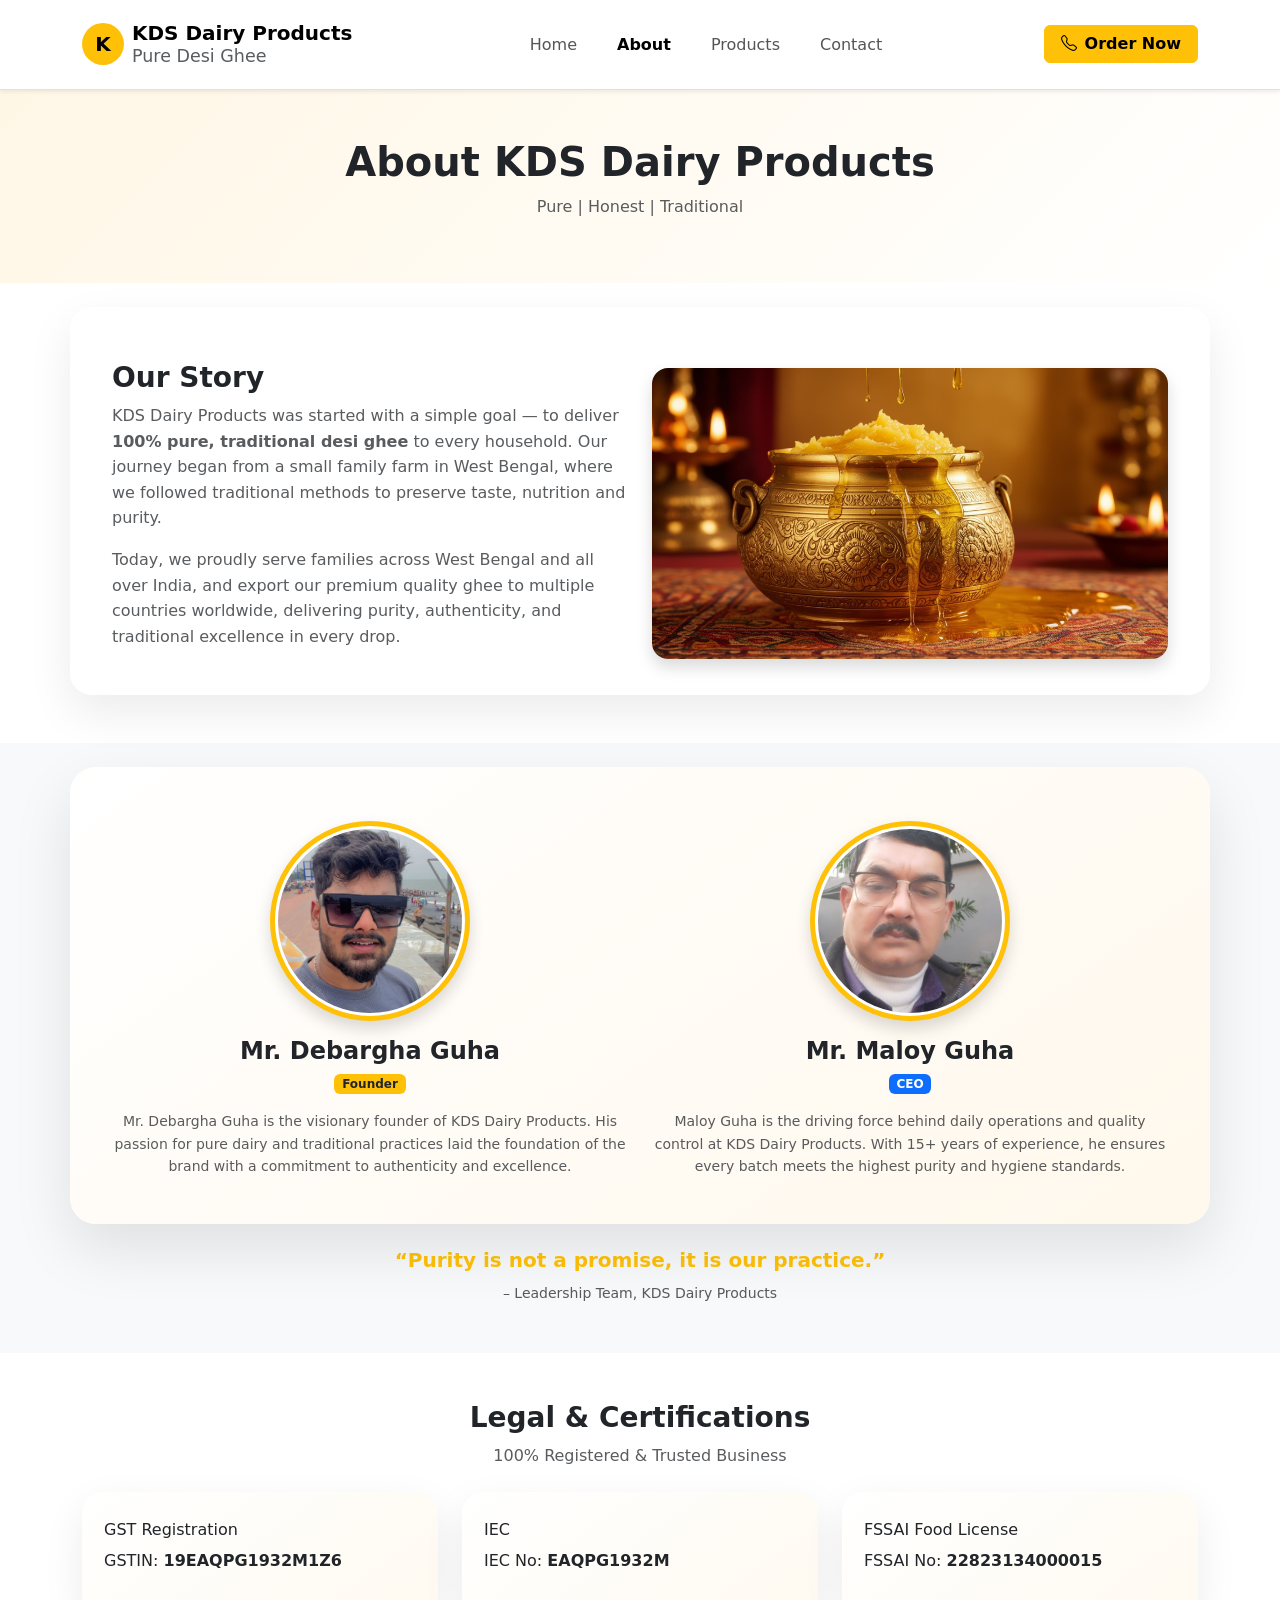
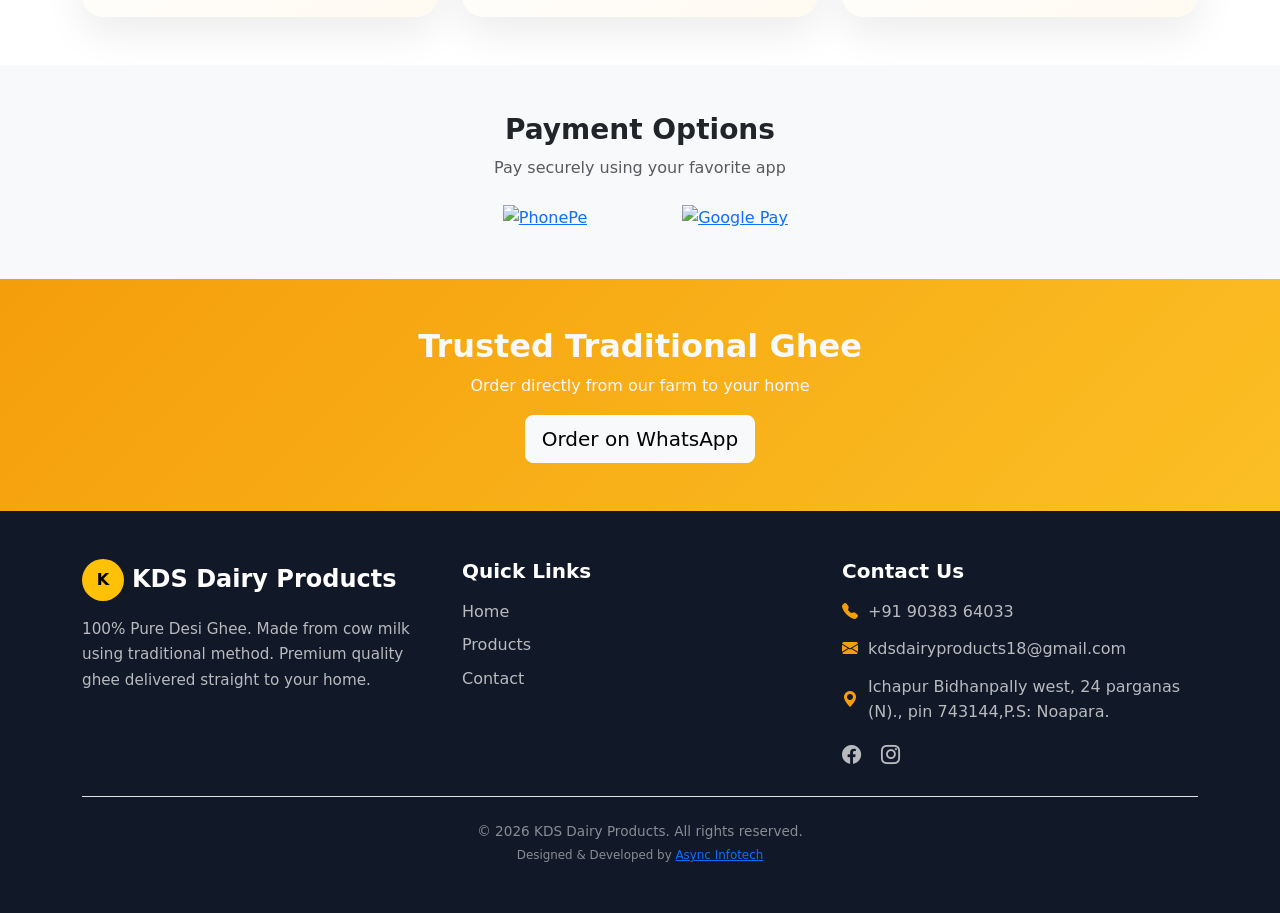
==== commit b0f5d5d1: "upload files" ====
--- a/about.html
+++ b/about.html
@@ -168,31 +168,40 @@
 </section>
 
 <!-- ================= PAYMENT ================= -->
-<!-- <section class="py-5 bg-light">
-  <div class="container">
+<section class="py-5 bg-light payment-section">
+  <div class="container">
+
+    <!-- Heading -->
     <div class="text-center mb-4">
-      <h3 class="fw-bold">Payment Information</h3>
-      <p class="text-muted">Secure & Easy Payments</p>
-    </div> -->
-
-    <!-- <div class="row g-4 align-items-center">
-      <div class="col-md-7">
-        <div class="payment-card fade-up">
-          <p><strong>Account Name:</strong> KDS Dairy Products</p>
-          <p><strong>Bank Name:</strong> State Bank of India</p>
-          <p><strong>Account Number:</strong> XXXXXXXXXXXX</p>
-          <p><strong>IFSC Code:</strong> SBINXXXXXX</p>
-          <p><strong>UPI ID:</strong> kds@upi</p>
-        </div>
-      </div> -->
-
-      <!-- <div class="col-md-12 text-center">
-        <img src="images/qr.png" class="img-fluid shadow rounded-4" style="max-width:260px;">
-        <p class="small text-muted mt-2">Scan QR to Pay</p>
-      </div>
-    </div>
-  </div>
-</section> -->
+      <h3 class="fw-bold">Payment Options</h3>
+      <p class="text-muted">Pay securely using your favorite app</p>
+    </div>
+
+    <!-- Tiles -->
+    <div class="row justify-content-center g-4">
+
+      <!-- PhonePe -->
+      <div class="col-4 col-md-2 text-center">
+        <a href="upi://pay?pa=Q119343140@ybl&pn=KDS Dairy&cu=INR"
+           class="payment-tile-glass"
+           title="Pay with PhonePe">
+          <img src="images/PhonePelogo.png" alt="PhonePe">
+        </a>
+      </div>
+
+      <!-- Google Pay -->
+      <div class="col-4 col-md-2 text-center">
+        <a href="upi://pay?pa=7439966891@okbizaxis&pn=KDS Dairy&cu=INR"
+           class="payment-tile-glass"
+           title="Pay with Google Pay">
+          <img src="images/GPaylogo.png" alt="Google Pay">
+        </a>
+      </div>
+
+    </div>
+
+  </div>
+</section>
 
 <!-- ================= CTA ================= -->
 <section class="py-5 text-center text-light" style="background:linear-gradient(135deg,#f59e0b,#fbbf24)">
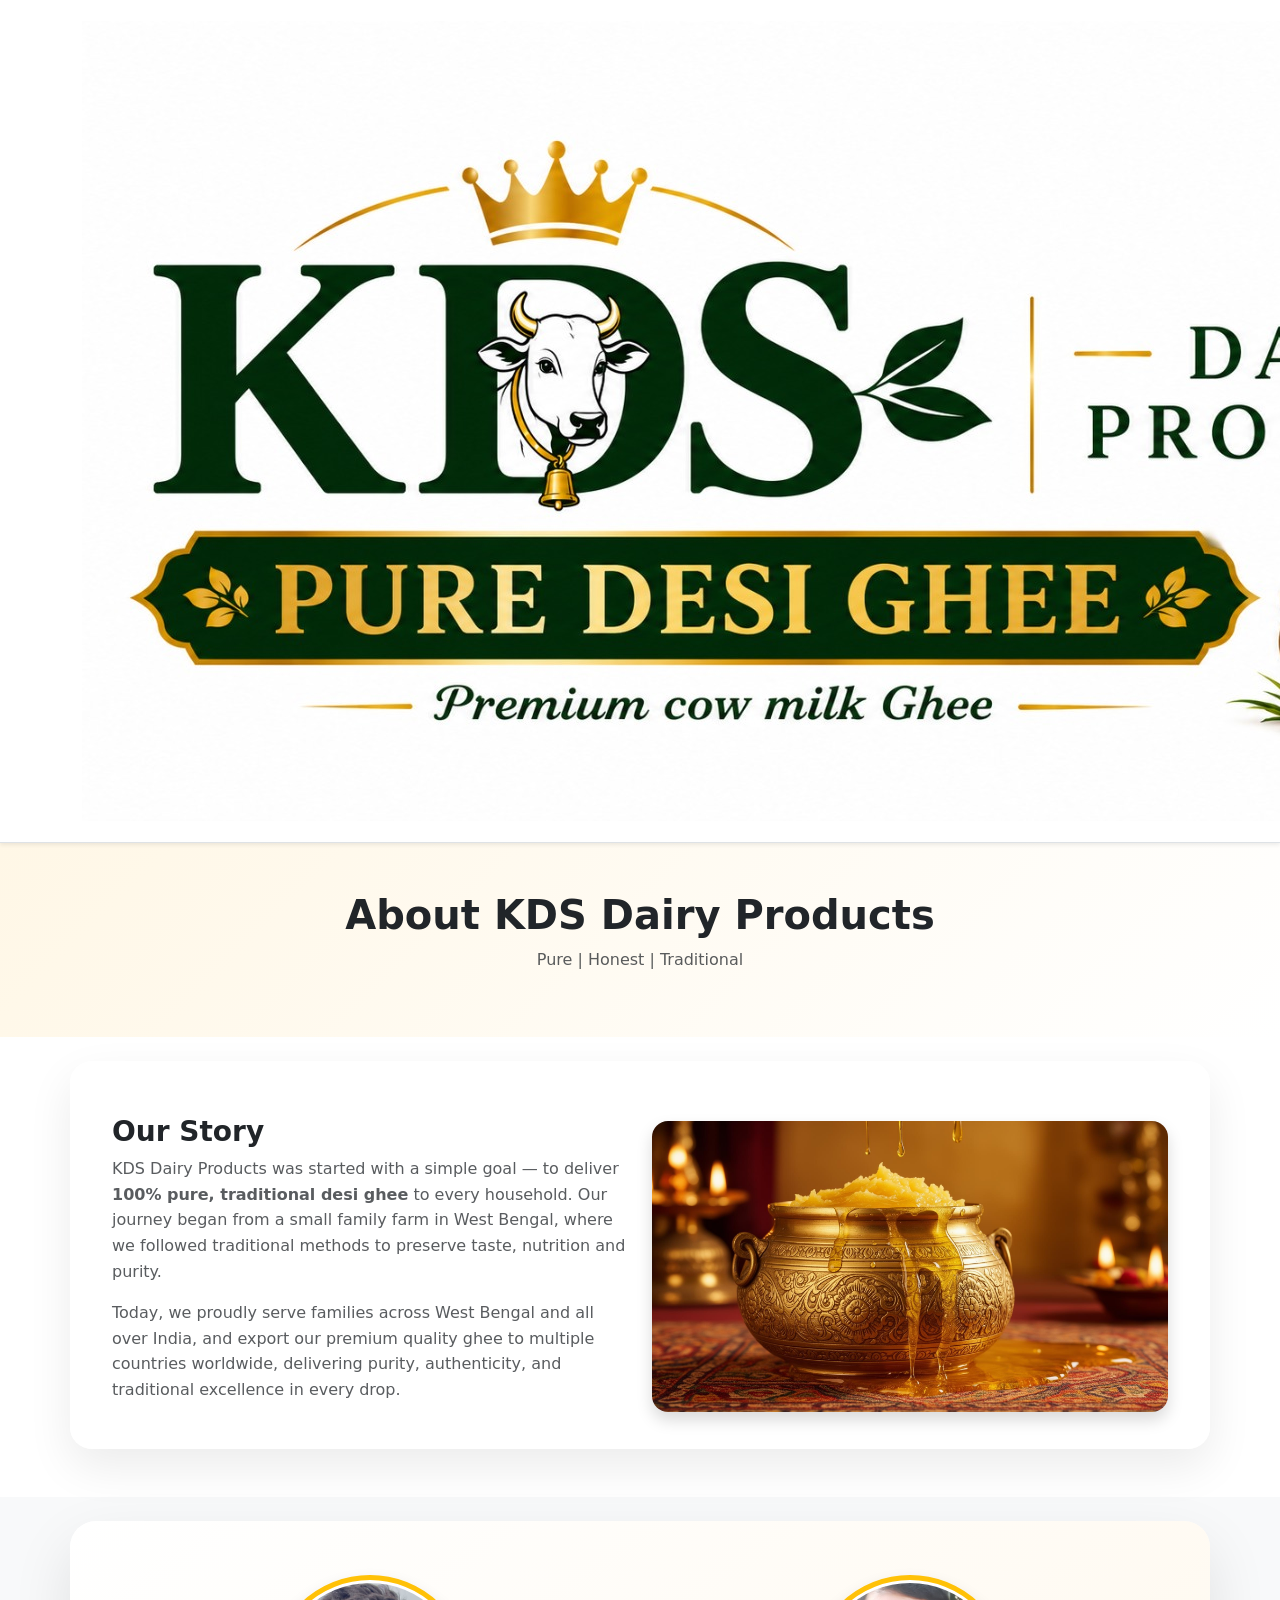
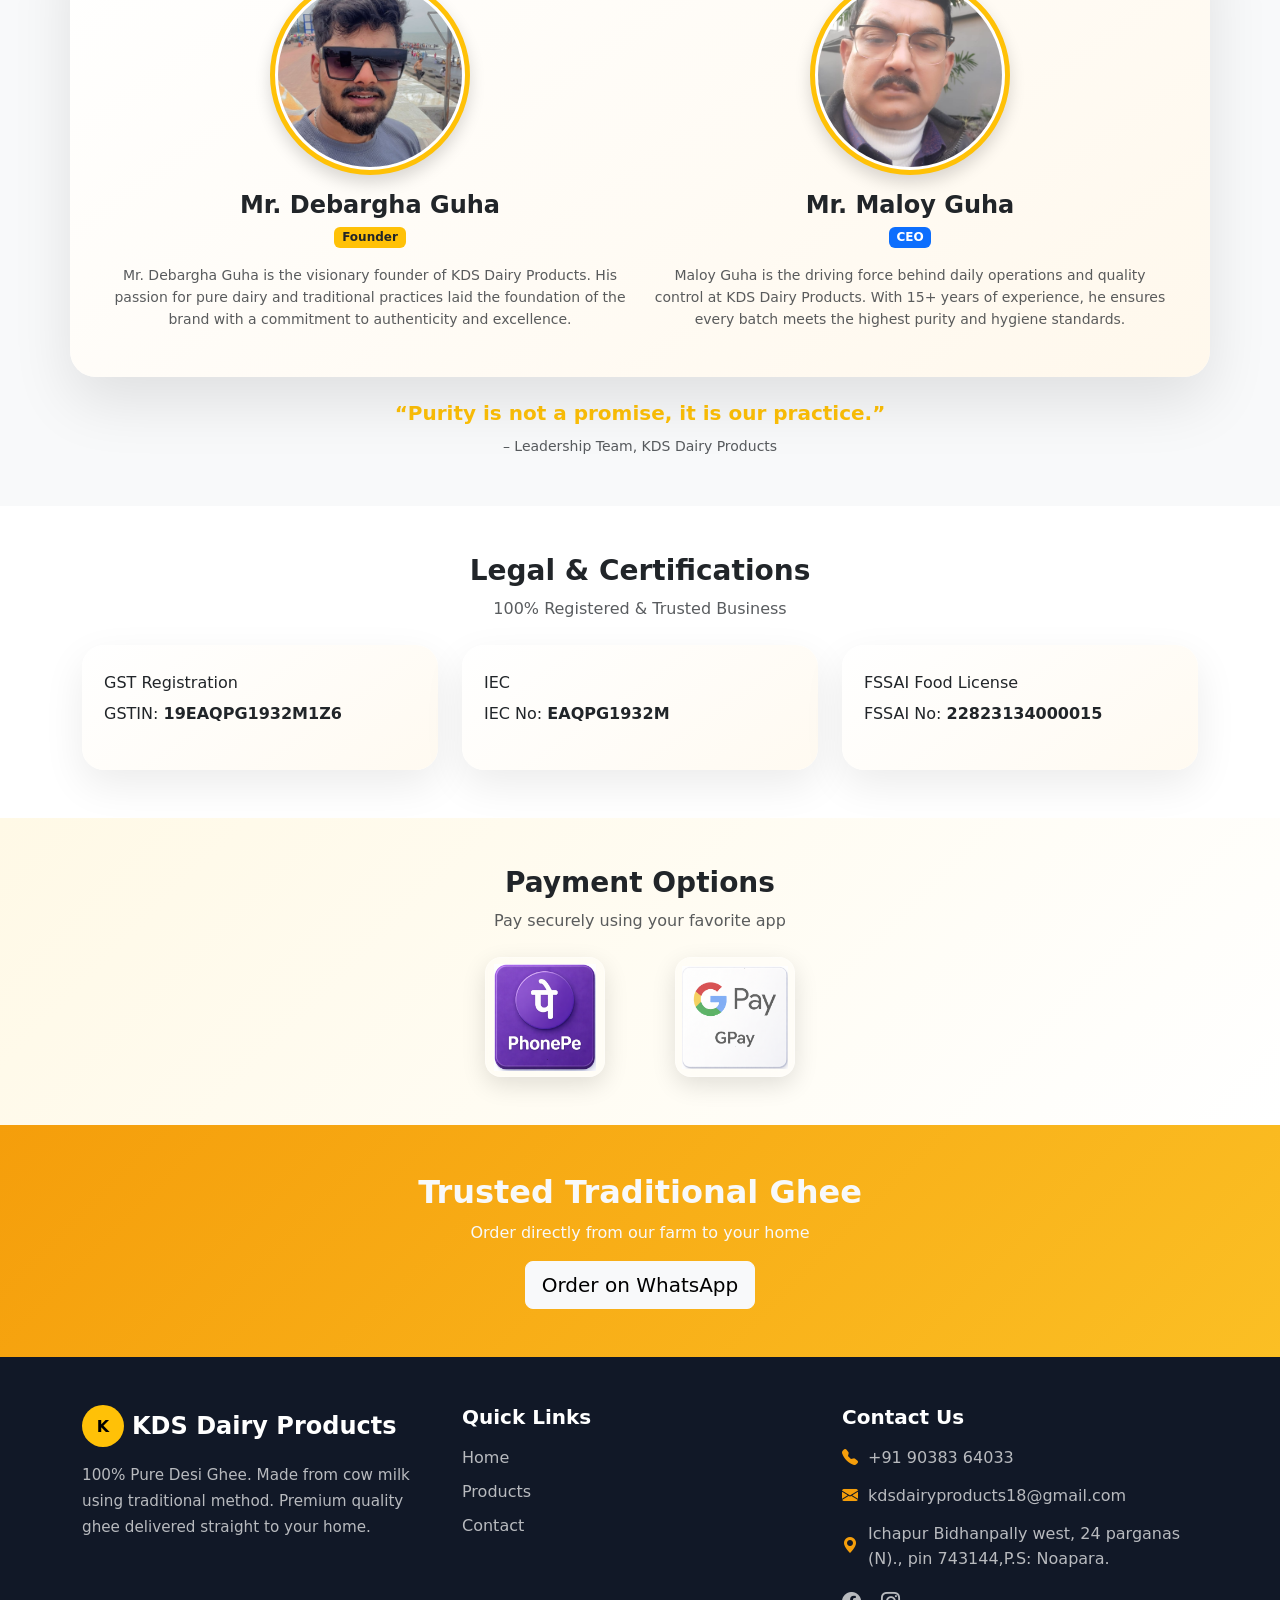
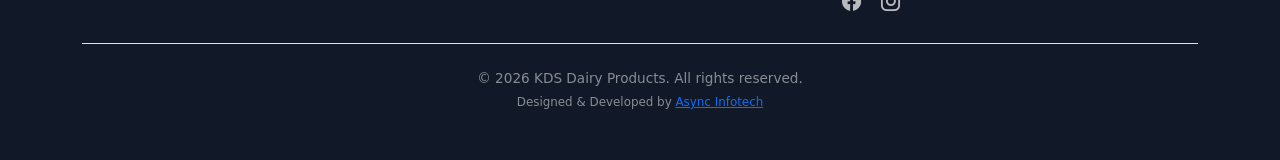
==== commit ee5371e8: "Add files via upload" ====
--- a/about.html
+++ b/about.html
@@ -19,13 +19,16 @@
 
       <!-- Logo -->
       <a href="index.html" class="navbar-brand d-flex align-items-center gap-2">
-        <div class="logo-circle d-flex align-items-center justify-content-center">
+        <!-- <div class="logo-circle d-flex align-items-center justify-content-center">
           <span class="logo-text">K</span>
         </div>
         <div class="d-flex flex-column lh-sm">
           <span class="fw-bold fs-5">KDS Dairy Products</span>
           <small class="text-muted">Pure Desi Ghee</small>
-        </div>
+        </div> -->
+         <img src="images/new_image/logo.jpeg" 
+       alt="KDS Dairy Products Logo"
+       class="site-logo">
       </a>
 
       <!-- Mobile Toggle -->
--- a/assets/css/style.css
+++ b/assets/css/style.css
@@ -907,3 +907,44 @@
   text-shadow: 0 0 6px rgba(255,255,255,0.9),
                0 0 10px rgba(255,255,255,0.7);
 }
+
+/* Optional background for glass effect */
+.payment-section{
+  background: linear-gradient(135deg, #fff9e6, #fff);
+}
+
+/* Glass Tile */
+.payment-tile-glass{
+  width:120px;
+  height:120px;
+  display:flex;
+  align-items:center;
+  justify-content:center;
+  margin:auto;
+
+  border-radius:16px;
+
+  background: rgba(255, 255, 255, 0.25);
+  backdrop-filter: blur(10px);
+  -webkit-backdrop-filter: blur(10px);
+
+  border:1px solid rgba(255,255,255,0.3);
+
+  box-shadow:0 8px 25px rgba(0,0,0,0.12);
+
+  transition:0.3s;
+  overflow:hidden;
+}
+
+/* Logo */
+.payment-tile-glass img{
+  width:90%;
+  height:90%;
+  object-fit:contain;
+}
+
+/* Hover */
+.payment-tile-glass:hover{
+  transform:translateY(-6px) scale(1.05);
+  box-shadow:0 12px 35px rgba(0,0,0,0.2);
+}
